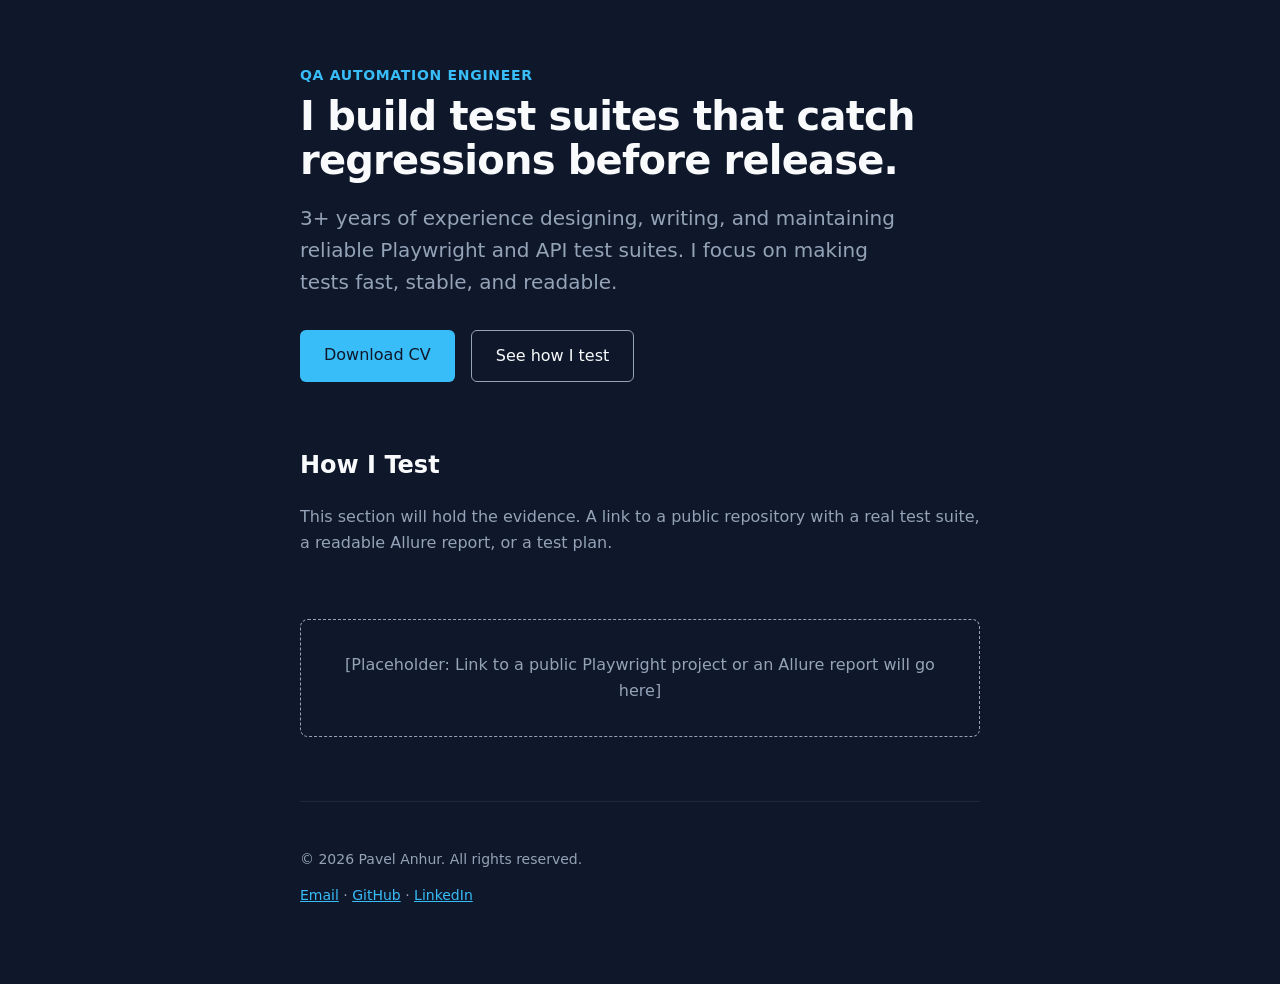
==== index.html @ 61aba0af "index.html" ====
<!DOCTYPE html>
<html lang="en">

<head>
  <meta charset="UTF-8">
  <meta name="viewport" content="width=device-width, initial-scale=1.0">
  <title>Pavel Anhur — QA Automation Engineer</title>
  <meta name="description"
    content="QA Automation Engineer with 3+ years of experience. I build test suites that catch regressions before release. Portfolio and CV.">

  <!-- SEO & Social -->
  <meta property="og:title" content="Pavel Anhur — QA Automation Engineer">
  <meta property="og:description"
    content="Portfolio and CV of a QA Automation Engineer focused on reliable test suites.">
  <meta property="og:type" content="website">

  <style>
    /* Design Tokens - our single source of truth */
    :root {
      --bg: #0f172a;
      /* Dark slate for a technical look */
      --fg: #f8fafc;
      --muted: #94a3b8;
      --accent: #38bdf8;
      /* Clear, tech-focused blue */
      --font: system-ui, -apple-system, sans-serif;
      --max-width: 680px;
    }

    /* Basic Reset & Layout */
    body {
      font-family: var(--font);
      background: var(--bg);
      color: var(--fg);
      line-height: 1.6;
      margin: 0;
      padding: 0;
      display: flex;
      justify-content: center;
    }

    .container {
      max-width: var(--max-width);
      padding: 4rem 1.5rem;
      width: 100%;
    }

    /* Hero Section */
    header {
      margin-bottom: 4rem;
    }

    .eyebrow {
      color: var(--accent);
      font-weight: 600;
      text-transform: uppercase;
      letter-spacing: 0.05em;
      font-size: 0.875rem;
      margin-bottom: 0.5rem;
      display: block;
    }

    h1 {
      font-size: 2.5rem;
      line-height: 1.1;
      margin: 0 0 1rem 0;
      letter-spacing: -0.02em;
    }

    p.lead {
      font-size: 1.25rem;
      color: var(--muted);
      margin-bottom: 2rem;
      max-width: 90%;
    }

    /* CTA Buttons */
    .actions {
      display: flex;
      gap: 1rem;
      flex-wrap: wrap;
    }

    .btn {
      display: inline-block;
      padding: 0.75rem 1.5rem;
      border-radius: 6px;
      text-decoration: none;
      font-weight: 500;
      transition: all 0.2s ease;
    }

    .btn-primary {
      background-color: var(--accent);
      color: #0f172a;
    }

    .btn-primary:hover {
      opacity: 0.9;
      transform: translateY(-1px);
    }

    .btn-secondary {
      border: 1px solid var(--muted);
      color: var(--fg);
    }

    .btn-secondary:hover {
      border-color: var(--fg);
      background: rgba(255, 255, 255, 0.05);
    }

    /* Placeholder for the CV section */
    .cv-placeholder {
      margin-top: 4rem;
      padding: 2rem;
      border: 1px dashed var(--muted);
      border-radius: 8px;
      text-align: center;
      color: var(--muted);
    }

    footer {
      margin-top: 4rem;
      font-size: 0.875rem;
      color: var(--muted);
      border-top: 1px solid #1e293b;
      padding-top: 2rem;
    }

    a {
      color: var(--accent);
    }
  </style>
</head>

<body>
  <div class="container">
    <header>
      <span class="eyebrow">QA Automation Engineer</span>
      <h1>I build test suites that catch regressions before release.</h1>
      <p class="lead">
        3+ years of experience designing, writing, and maintaining reliable Playwright and API test suites.
        I focus on making tests fast, stable, and readable.
      </p>
      <div class="actions">
        <!-- We will add the actual PDF file in the next step -->
        <a href="assets/cv/Pavel-Anhur-CV.pdf" class="btn btn-primary" download>Download CV</a>
        <a href="#how-i-test" class="btn btn-secondary">See how I test</a>
      </div>
    </header>

    <section id="how-i-test">
      <h2>How I Test</h2>
      <p style="color: var(--muted);">
        This section will hold the evidence. A link to a public repository with a real test suite,
        a readable Allure report, or a test plan.
      </p>
      <div class="cv-placeholder">
        [Placeholder: Link to a public Playwright project or an Allure report will go here]
      </div>
    </section>

    <footer>
      <p>&copy; 2026 Pavel Anhur. All rights reserved.</p>
      <p>
        <a href="mailto:your.email@example.com">Email</a> &middot;
        <a href="https://github.com/PavelAnhur">GitHub</a> &middot;
        <a href="https://www.linkedin.com/in/yourprofile">LinkedIn</a>
      </p>
    </footer>
  </div>
</body>

</html>
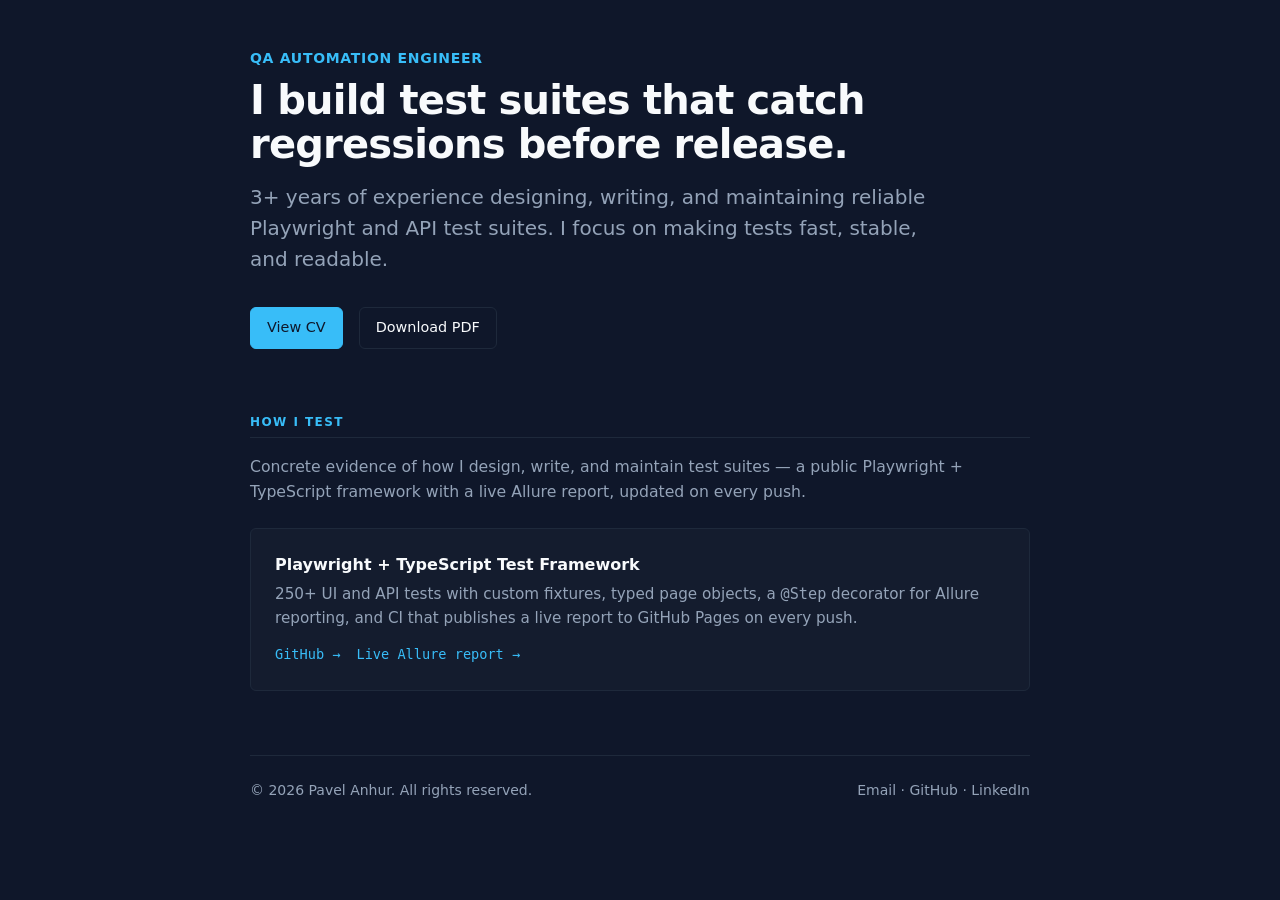
==== commit a46b6692: "refactor(css): split stylesheets per page - Extract .cv__* rules from cv.html into assets/css/cv.css" ====
--- a/index.html
+++ b/index.html
@@ -13,162 +13,74 @@
   <meta property="og:description"
     content="Portfolio and CV of a QA Automation Engineer focused on reliable test suites.">
   <meta property="og:type" content="website">
+  <meta property="og:url" content="https://pavelanhur.github.io/">
 
-  <style>
-    /* Design Tokens - our single source of truth */
-    :root {
-      --bg: #0f172a;
-      /* Dark slate for a technical look */
-      --fg: #f8fafc;
-      --muted: #94a3b8;
-      --accent: #38bdf8;
-      /* Clear, tech-focused blue */
-      --font: system-ui, -apple-system, sans-serif;
-      --max-width: 680px;
-    }
-
-    /* Basic Reset & Layout */
-    body {
-      font-family: var(--font);
-      background: var(--bg);
-      color: var(--fg);
-      line-height: 1.6;
-      margin: 0;
-      padding: 0;
-      display: flex;
-      justify-content: center;
-    }
-
-    .container {
-      max-width: var(--max-width);
-      padding: 4rem 1.5rem;
-      width: 100%;
-    }
-
-    /* Hero Section */
-    header {
-      margin-bottom: 4rem;
-    }
-
-    .eyebrow {
-      color: var(--accent);
-      font-weight: 600;
-      text-transform: uppercase;
-      letter-spacing: 0.05em;
-      font-size: 0.875rem;
-      margin-bottom: 0.5rem;
-      display: block;
-    }
-
-    h1 {
-      font-size: 2.5rem;
-      line-height: 1.1;
-      margin: 0 0 1rem 0;
-      letter-spacing: -0.02em;
-    }
-
-    p.lead {
-      font-size: 1.25rem;
-      color: var(--muted);
-      margin-bottom: 2rem;
-      max-width: 90%;
-    }
-
-    /* CTA Buttons */
-    .actions {
-      display: flex;
-      gap: 1rem;
-      flex-wrap: wrap;
-    }
-
-    .btn {
-      display: inline-block;
-      padding: 0.75rem 1.5rem;
-      border-radius: 6px;
-      text-decoration: none;
-      font-weight: 500;
-      transition: all 0.2s ease;
-    }
-
-    .btn-primary {
-      background-color: var(--accent);
-      color: #0f172a;
-    }
-
-    .btn-primary:hover {
-      opacity: 0.9;
-      transform: translateY(-1px);
-    }
-
-    .btn-secondary {
-      border: 1px solid var(--muted);
-      color: var(--fg);
-    }
-
-    .btn-secondary:hover {
-      border-color: var(--fg);
-      background: rgba(255, 255, 255, 0.05);
-    }
-
-    /* Placeholder for the CV section */
-    .cv-placeholder {
-      margin-top: 4rem;
-      padding: 2rem;
-      border: 1px dashed var(--muted);
-      border-radius: 8px;
-      text-align: center;
-      color: var(--muted);
-    }
-
-    footer {
-      margin-top: 4rem;
-      font-size: 0.875rem;
-      color: var(--muted);
-      border-top: 1px solid #1e293b;
-      padding-top: 2rem;
-    }
-
-    a {
-      color: var(--accent);
-    }
-  </style>
+  <!-- Shared tokens, reset, base, buttons, print base -->
+  <link rel="stylesheet" href="./assets/css/styles.css?v=1">
+  <!-- Landing-page-specific layout -->
+  <link rel="stylesheet" href="./assets/css/home.css?v=1">
 </head>
 
 <body>
   <div class="container">
-    <header>
+
+    <!-- =====================================================================
+         Hero
+         ===================================================================== -->
+    <header class="hero">
       <span class="eyebrow">QA Automation Engineer</span>
-      <h1>I build test suites that catch regressions before release.</h1>
-      <p class="lead">
-        3+ years of experience designing, writing, and maintaining reliable Playwright and API test suites.
-        I focus on making tests fast, stable, and readable.
+      <h1 class="hero__title">I build test suites that catch regressions before release.</h1>
+      <p class="hero__lead">
+        3+ years of experience designing, writing, and maintaining reliable Playwright
+        and API test suites. I focus on making tests fast, stable, and readable.
       </p>
-      <div class="actions">
-        <!-- We will add the actual PDF file in the next step -->
-        <a href="assets/cv/Pavel-Anhur-CV.pdf" class="btn btn-primary" download>Download CV</a>
-        <a href="#how-i-test" class="btn btn-secondary">See how I test</a>
+      <div class="hero__actions">
+        <a href="./cv.html" class="btn btn--primary">View CV</a>
+        <a href="./assets/cv/Pavel-Anhur-CV.pdf" class="btn btn--secondary" download>Download PDF</a>
       </div>
     </header>
 
-    <section id="how-i-test">
-      <h2>How I Test</h2>
-      <p style="color: var(--muted);">
-        This section will hold the evidence. A link to a public repository with a real test suite,
-        a readable Allure report, or a test plan.
+    <!-- =====================================================================
+         How I Test
+         ===================================================================== -->
+    <section class="section" id="how-i-test">
+      <h2 class="section__title">How I Test</h2>
+      <p class="section__lead">
+        Concrete evidence of how I design, write, and maintain test suites — a public
+        Playwright + TypeScript framework with a live Allure report, updated on every push.
       </p>
-      <div class="cv-placeholder">
-        [Placeholder: Link to a public Playwright project or an Allure report will go here]
+
+      <div class="projects">
+
+        <article class="project">
+          <h3 class="project__title">Playwright + TypeScript Test Framework</h3>
+          <p class="project__desc">
+            250+ UI and API tests with custom fixtures, typed page objects, a
+            <code>@Step</code> decorator for Allure reporting, and CI that publishes a
+            live report to GitHub Pages on every push.
+          </p>
+          <div class="project__links">
+            <a href="https://github.com/PavelAnhur/playwright-typescript-framework" rel="noopener">GitHub →</a>
+            <a href="https://pavelanhur.github.io/playwright-typescript-framework/" rel="noopener">Live Allure report
+              →</a>
+          </div>
+        </article>
+
       </div>
     </section>
 
-    <footer>
-      <p>&copy; 2026 Pavel Anhur. All rights reserved.</p>
-      <p>
-        <a href="mailto:your.email@example.com">Email</a> &middot;
-        <a href="https://github.com/PavelAnhur">GitHub</a> &middot;
-        <a href="https://www.linkedin.com/in/yourprofile">LinkedIn</a>
-      </p>
+    <!-- =====================================================================
+         Footer
+         ===================================================================== -->
+    <footer class="footer">
+      <span>&copy; 2026 Pavel Anhur. All rights reserved.</span>
+      <span>
+        <a href="mailto:pavelanhur@gmail.com">Email</a> ·
+        <a href="https://github.com/PavelAnhur" rel="noopener">GitHub</a> ·
+        <a href="https://www.linkedin.com/in/pavel-anhur-1917821bb/" rel="noopener">LinkedIn</a>
+      </span>
     </footer>
+
   </div>
 </body>
 
--- a/assets/css/styles.css
+++ b/assets/css/styles.css
@@ -0,0 +1,198 @@
+/* ==========================================================================
+   Design tokens
+   ========================================================================== */
+:root {
+  /* Colors */
+  --bg: #0f172a;
+  --fg: #f8fafc;
+  --muted: #94a3b8;
+  --muted-dim: #64748b;
+  --accent: #38bdf8;
+  --border: #1e293b;
+  --surface: #1e293b;
+
+  /* Typography */
+  --font-sans: system-ui, -apple-system, "Segoe UI", Roboto, sans-serif;
+  --font-mono: ui-monospace, "SF Mono", Menlo, Consolas, monospace;
+
+  /* Layout */
+  --max-width: 780px;
+  --radius: 6px;
+  --space-1: 0.5rem;
+  --space-2: 1rem;
+  --space-3: 1.5rem;
+  --space-4: 2rem;
+  --space-5: 3rem;
+  --space-6: 4rem;
+
+  /* Print tokens — overridden in @media print */
+  --print-bg: #ffffff;
+  --print-fg: #111827;
+  --print-muted: #4b5563;
+  --print-border: #d1d5db;
+  --print-accent: #0369a1;
+}
+
+/* ==========================================================================
+   Reset
+   ========================================================================== */
+*,
+*::before,
+*::after {
+  box-sizing: border-box;
+}
+
+html {
+  -webkit-text-size-adjust: 100%;
+}
+
+body,
+h1,
+h2,
+h3,
+h4,
+p,
+ul,
+ol,
+li,
+figure {
+  margin: 0;
+  padding: 0;
+}
+
+ul,
+ol {
+  list-style: none;
+}
+
+img {
+  max-width: 100%;
+  display: block;
+}
+
+/* ==========================================================================
+   Base
+   ========================================================================== */
+body {
+  font-family: var(--font-sans);
+  background: var(--bg);
+  color: var(--fg);
+  line-height: 1.55;
+  font-size: 16px;
+  padding: var(--space-5) var(--space-3);
+  display: flex;
+  justify-content: center;
+  min-height: 100vh;
+}
+
+a {
+  color: var(--accent);
+  text-decoration: none;
+  border-bottom: 1px solid transparent;
+  transition: border-color 0.15s ease;
+}
+
+a:hover {
+  border-bottom-color: currentColor;
+}
+
+/* ==========================================================================
+   Shared button styles
+   ========================================================================== */
+.btn {
+  display: inline-block;
+  padding: 0.55rem 1rem;
+  border-radius: var(--radius);
+  font-size: 0.9rem;
+  font-weight: 500;
+  text-decoration: none;
+  border: 1px solid transparent;
+  cursor: pointer;
+  transition: all 0.15s ease;
+  font-family: inherit;
+}
+
+.btn--primary {
+  background: var(--accent);
+  color: var(--bg);
+  border-color: var(--accent);
+}
+
+.btn--primary:hover {
+  filter: brightness(1.05);
+  border-bottom-color: var(--accent);
+}
+
+.btn--secondary {
+  background: transparent;
+  color: var(--fg);
+  border-color: var(--border);
+}
+
+.btn--secondary:hover {
+  border-color: var(--muted);
+  border-bottom-color: var(--muted);
+}
+
+/* ==========================================================================
+   Print — A4, black on white, no chrome
+   Shared across all pages.
+   ========================================================================== */
+@page {
+  size: A4;
+  margin: 14mm 14mm 14mm 14mm;
+}
+
+@media print {
+  :root {
+    --bg: var(--print-bg);
+    --fg: var(--print-fg);
+    --muted: var(--print-muted);
+    --muted-dim: var(--print-muted);
+    --accent: var(--print-accent);
+    --border: var(--print-border);
+    --surface: #f3f4f6;
+  }
+
+  body {
+    padding: 0;
+    background: #fff;
+    color: var(--print-fg);
+    font-size: 10.5pt;
+    line-height: 1.45;
+    display: block;
+    min-height: auto;
+  }
+
+  a {
+    color: var(--print-accent);
+    text-decoration: none;
+    border-bottom: none;
+  }
+
+  h1,
+  h2,
+  h3 {
+    page-break-after: avoid;
+    break-after: avoid;
+  }
+
+  p,
+  li,
+  h1,
+  h2,
+  h3 {
+    orphans: 3;
+    widows: 3;
+  }
+}
+
+/* ==========================================================================
+   Reduced motion
+   ========================================================================== */
+@media (prefers-reduced-motion: reduce) {
+  * {
+    transition: none !important;
+    animation: none !important;
+  }
+}
--- a/assets/css/home.css
+++ b/assets/css/home.css
@@ -0,0 +1,163 @@
+/* ==========================================================================
+   Landing page styles
+   Loaded by index.html on top of assets/css/styles.css.
+   Only rules for this page live here.
+   ========================================================================== */
+
+.container {
+  max-width: var(--max-width);
+  width: 100%;
+}
+
+/* --------------------------------------------------------------------------
+   Hero
+   -------------------------------------------------------------------------- */
+.hero {
+  margin-bottom: var(--space-6);
+}
+
+.eyebrow {
+  color: var(--accent);
+  font-weight: 600;
+  text-transform: uppercase;
+  letter-spacing: 0.05em;
+  font-size: 0.875rem;
+  margin-bottom: 0.5rem;
+  display: block;
+}
+
+.hero__title {
+  font-size: 2.5rem;
+  line-height: 1.1;
+  margin: 0 0 1rem 0;
+  letter-spacing: -0.02em;
+}
+
+.hero__lead {
+  font-size: 1.25rem;
+  color: var(--muted);
+  margin-bottom: var(--space-4);
+  max-width: 90%;
+}
+
+.hero__actions {
+  display: flex;
+  gap: 1rem;
+  flex-wrap: wrap;
+}
+
+/* --------------------------------------------------------------------------
+   Section
+   -------------------------------------------------------------------------- */
+.section {
+  margin-bottom: var(--space-6);
+}
+
+.section__title {
+  font-size: 0.75rem;
+  font-weight: 700;
+  text-transform: uppercase;
+  letter-spacing: 0.12em;
+  color: var(--accent);
+  margin-bottom: var(--space-2);
+  padding-bottom: 0.35rem;
+  border-bottom: 1px solid var(--border);
+}
+
+.section__lead {
+  color: var(--muted);
+  margin-bottom: var(--space-3);
+  font-size: 0.98rem;
+  line-height: 1.6;
+}
+
+/* --------------------------------------------------------------------------
+   Project cards
+   -------------------------------------------------------------------------- */
+.projects {
+  display: grid;
+  gap: var(--space-2);
+}
+
+.project {
+  padding: var(--space-3);
+  border: 1px solid var(--border);
+  border-radius: var(--radius);
+  background: rgba(255, 255, 255, 0.02);
+  transition: border-color 0.15s ease;
+  break-inside: avoid;
+}
+
+.project:hover {
+  border-color: var(--muted-dim);
+}
+
+.project__title {
+  font-size: 1rem;
+  font-weight: 700;
+  color: var(--fg);
+  margin-bottom: 0.35rem;
+}
+
+.project__desc {
+  font-size: 0.95rem;
+  color: var(--muted);
+  line-height: 1.55;
+  margin-bottom: 0.85rem;
+}
+
+.project__links {
+  display: flex;
+  gap: 1rem;
+  flex-wrap: wrap;
+  font-size: 0.9rem;
+}
+
+.project__links a {
+  font-family: var(--font-mono);
+  font-size: 0.85rem;
+}
+
+/* --------------------------------------------------------------------------
+   Footer
+   -------------------------------------------------------------------------- */
+.footer {
+  margin-top: var(--space-6);
+  padding-top: var(--space-3);
+  border-top: 1px solid var(--border);
+  font-size: 0.875rem;
+  color: var(--muted);
+  display: flex;
+  flex-wrap: wrap;
+  justify-content: space-between;
+  gap: 0.5rem 1rem;
+}
+
+.footer a {
+  color: var(--muted);
+}
+
+.footer a:hover {
+  color: var(--accent);
+}
+
+/* ==========================================================================
+   Print — landing-page-specific overrides only.
+   Shared print base (page size, tokens, orphans/widows) is in styles.css.
+   ========================================================================== */
+@media print {
+
+  .hero__actions,
+  .footer {
+    display: none !important;
+  }
+
+  .container {
+    max-width: none;
+  }
+
+  .project {
+    background: transparent;
+    border-color: var(--print-border);
+  }
+}
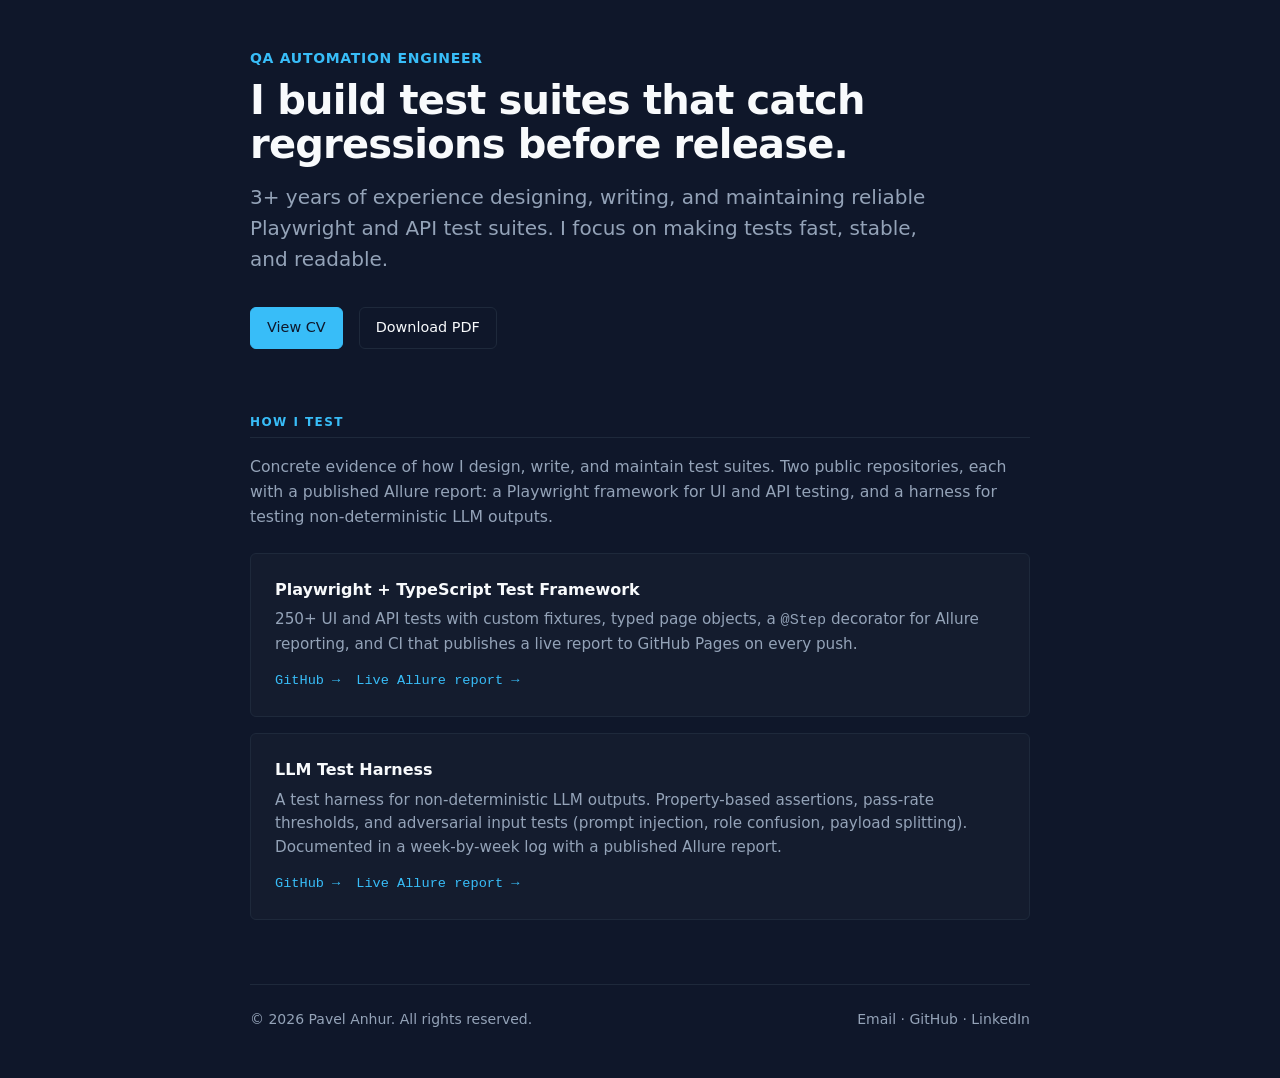
==== commit 8e00dd77: "add one more project" ====
--- a/index.html
+++ b/index.html
@@ -14,6 +14,10 @@
     content="Portfolio and CV of a QA Automation Engineer focused on reliable test suites.">
   <meta property="og:type" content="website">
   <meta property="og:url" content="https://pavelanhur.github.io/">
+  <meta property="og:image" content="https://pavelanhur.github.io/assets/img/og-card.png">
+  <meta property="og:image:width" content="1200">
+  <meta property="og:image:height" content="630">
+  <meta name="twitter:card" content="summary_large_image">
 
   <!-- Shared tokens, reset, base, buttons, print base -->
   <link rel="stylesheet" href="./assets/css/styles.css?v=1">
@@ -46,8 +50,10 @@
     <section class="section" id="how-i-test">
       <h2 class="section__title">How I Test</h2>
       <p class="section__lead">
-        Concrete evidence of how I design, write, and maintain test suites — a public
-        Playwright + TypeScript framework with a live Allure report, updated on every push.
+        Concrete evidence of how I design, write, and maintain test suites.
+        Two public repositories, each with a published Allure report:
+        a Playwright framework for UI and API testing, and a harness for
+        testing non-deterministic LLM outputs.
       </p>
 
       <div class="projects">
@@ -63,6 +69,24 @@
             <a href="https://github.com/PavelAnhur/playwright-typescript-framework" rel="noopener">GitHub →</a>
             <a href="https://pavelanhur.github.io/playwright-typescript-framework/" rel="noopener">Live Allure report
               →</a>
+          </div>
+        </article>
+
+        <article class="project">
+          <h3 class="project__title">LLM Test Harness</h3>
+          <p class="project__desc">
+            A test harness for non-deterministic LLM outputs. Property-based
+            assertions, pass-rate thresholds, and adversarial input tests
+            (prompt injection, role confusion, payload splitting). Documented
+            in a week-by-week log with a published Allure report.
+          </p>
+          <div class="project__links">
+            <a href="https://github.com/PavelAnhur/playwright-llm-tests" rel="noopener">
+              GitHub →
+            </a>
+            <a href="https://pavelanhur.github.io/playwright-llm-tests/" rel="noopener">
+              Live Allure report →
+            </a>
           </div>
         </article>
 
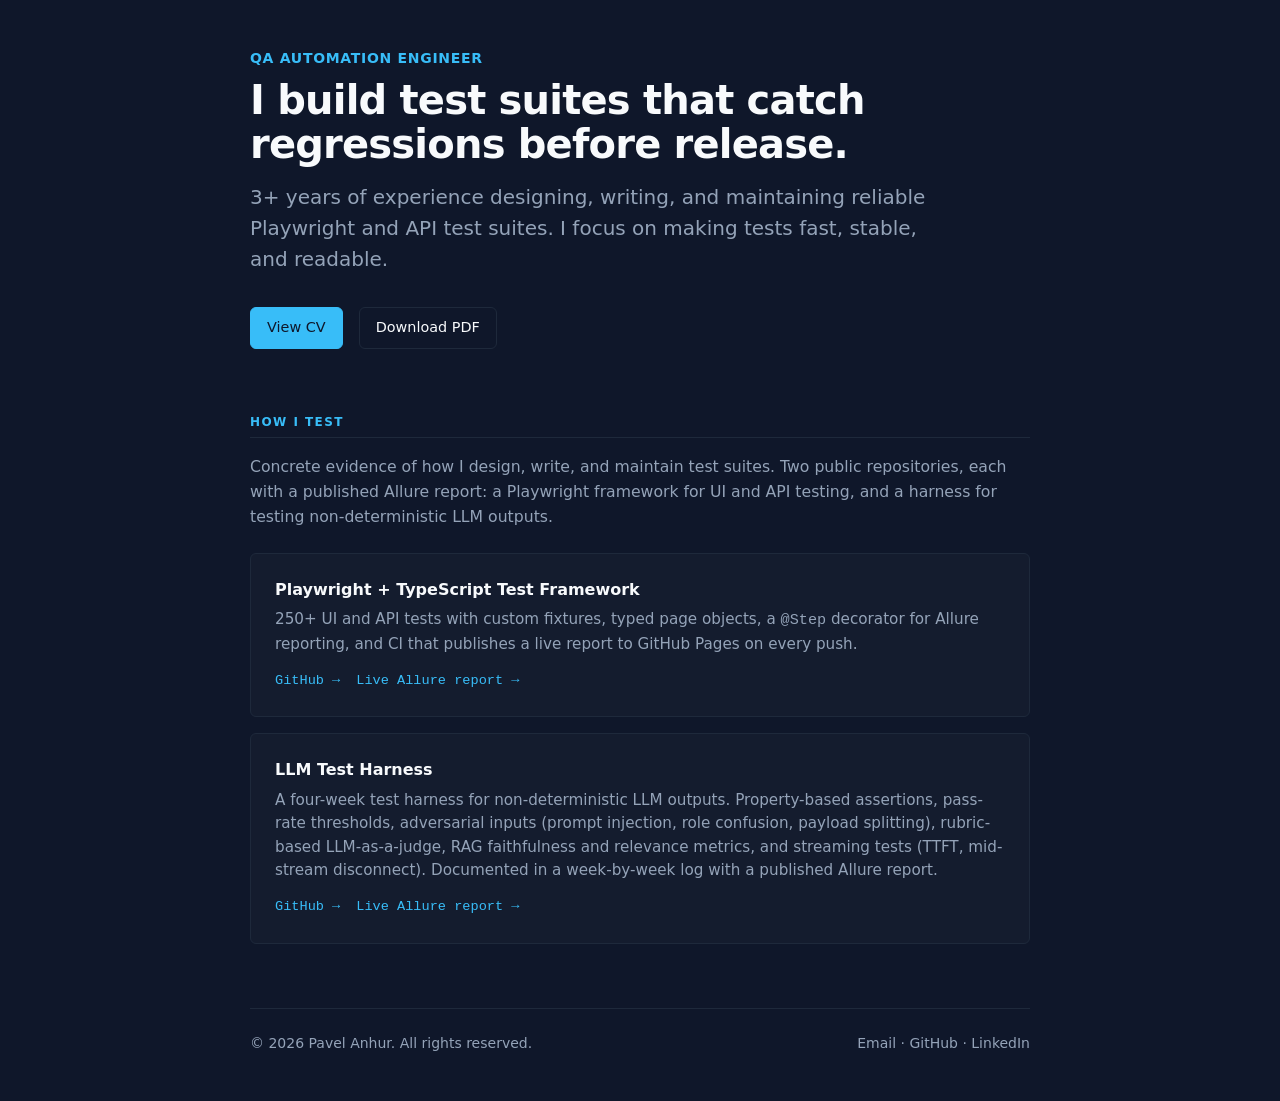
==== commit c5641c6c: "docs(cv): add LLM test harness project, summary, and skills" ====
--- a/index.html
+++ b/index.html
@@ -75,10 +75,12 @@
         <article class="project">
           <h3 class="project__title">LLM Test Harness</h3>
           <p class="project__desc">
-            A test harness for non-deterministic LLM outputs. Property-based
-            assertions, pass-rate thresholds, and adversarial input tests
-            (prompt injection, role confusion, payload splitting). Documented
-            in a week-by-week log with a published Allure report.
+            A four-week test harness for non-deterministic LLM outputs.
+            Property-based assertions, pass-rate thresholds, adversarial
+            inputs (prompt injection, role confusion, payload splitting),
+            rubric-based LLM-as-a-judge, RAG faithfulness and relevance
+            metrics, and streaming tests (TTFT, mid-stream disconnect).
+            Documented in a week-by-week log with a published Allure report.
           </p>
           <div class="project__links">
             <a href="https://github.com/PavelAnhur/playwright-llm-tests" rel="noopener">
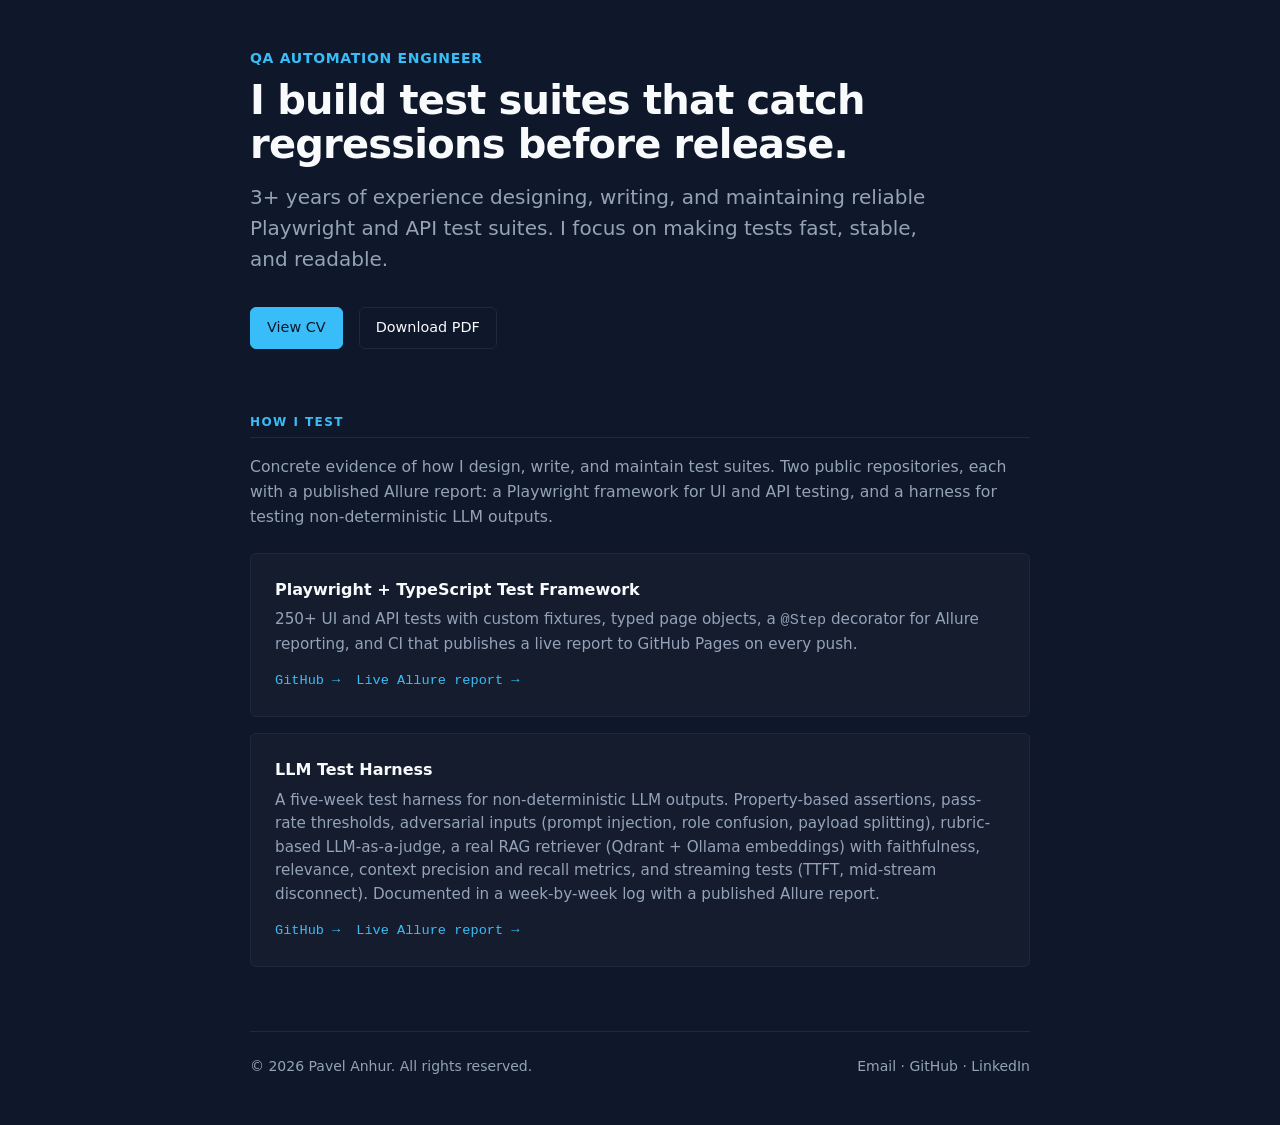
==== commit 2d4884f3: "docs: update LLM Test Harness card on landing page for rename and RAG work" ====
--- a/index.html
+++ b/index.html
@@ -75,18 +75,20 @@
         <article class="project">
           <h3 class="project__title">LLM Test Harness</h3>
           <p class="project__desc">
-            A four-week test harness for non-deterministic LLM outputs.
+            A five-week test harness for non-deterministic LLM outputs.
             Property-based assertions, pass-rate thresholds, adversarial
             inputs (prompt injection, role confusion, payload splitting),
-            rubric-based LLM-as-a-judge, RAG faithfulness and relevance
-            metrics, and streaming tests (TTFT, mid-stream disconnect).
-            Documented in a week-by-week log with a published Allure report.
+            rubric-based LLM-as-a-judge, a real RAG retriever (Qdrant +
+            Ollama embeddings) with faithfulness, relevance, context
+            precision and recall metrics, and streaming tests (TTFT,
+            mid-stream disconnect). Documented in a week-by-week log with
+            a published Allure report.
           </p>
           <div class="project__links">
-            <a href="https://github.com/PavelAnhur/playwright-llm-tests" rel="noopener">
+            <a href="https://github.com/PavelAnhur/llm-test-harness" rel="noopener">
               GitHub →
             </a>
-            <a href="https://pavelanhur.github.io/playwright-llm-tests/" rel="noopener">
+            <a href="https://pavelanhur.github.io/llm-test-harness/" rel="noopener">
               Live Allure report →
             </a>
           </div>
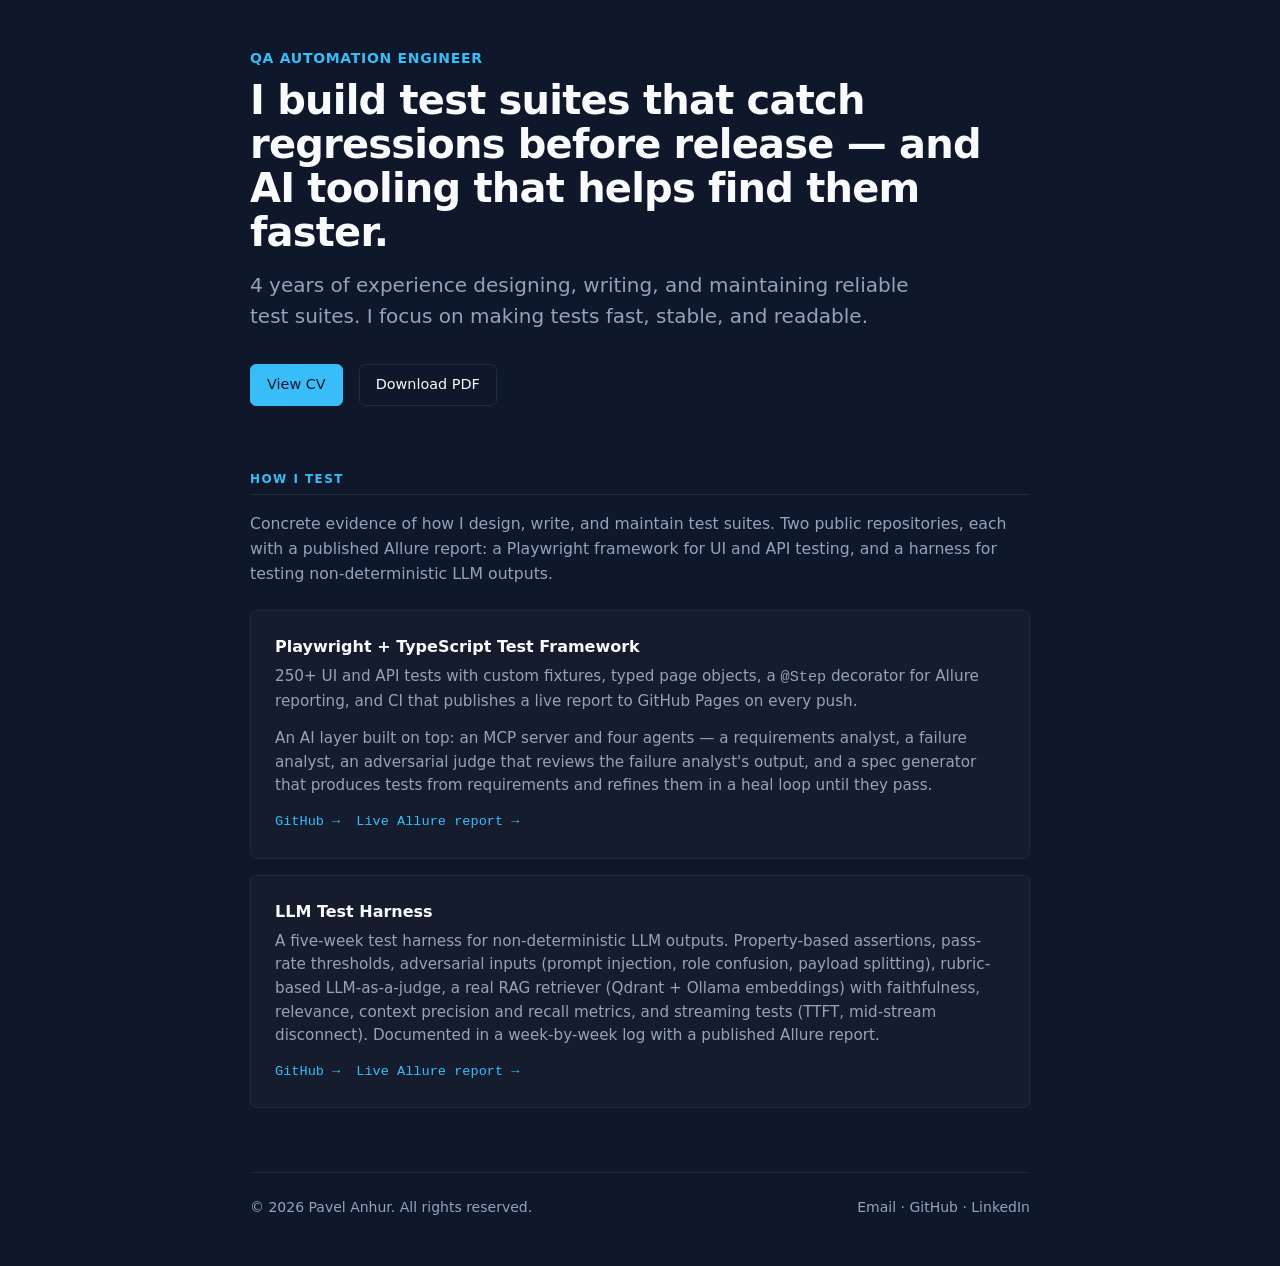
==== commit 3a93076c: "docs: update landing page — 4 years, AI tooling hero line, MCP/agents in framework card" ====
--- a/index.html
+++ b/index.html
@@ -6,7 +6,7 @@
   <meta name="viewport" content="width=device-width, initial-scale=1.0">
   <title>Pavel Anhur — QA Automation Engineer</title>
   <meta name="description"
-    content="QA Automation Engineer with 3+ years of experience. I build test suites that catch regressions before release. Portfolio and CV.">
+    content="QA Automation Engineer with 4 years of experience. I build test suites that catch regressions before release. Portfolio and CV.">
 
   <!-- SEO & Social -->
   <meta property="og:title" content="Pavel Anhur — QA Automation Engineer">
@@ -33,10 +33,10 @@
          ===================================================================== -->
     <header class="hero">
       <span class="eyebrow">QA Automation Engineer</span>
-      <h1 class="hero__title">I build test suites that catch regressions before release.</h1>
+      <h1 class="hero__title">I build test suites that catch regressions before release — and AI tooling that helps find them faster.</h1>
       <p class="hero__lead">
-        3+ years of experience designing, writing, and maintaining reliable Playwright
-        and API test suites. I focus on making tests fast, stable, and readable.
+        4 years of experience designing, writing, and maintaining reliable test suites.
+        I focus on making tests fast, stable, and readable.
       </p>
       <div class="hero__actions">
         <a href="./cv.html" class="btn btn--primary">View CV</a>
@@ -64,6 +64,12 @@
             250+ UI and API tests with custom fixtures, typed page objects, a
             <code>@Step</code> decorator for Allure reporting, and CI that publishes a
             live report to GitHub Pages on every push.
+          </p>
+          <p class="project__desc">
+            An AI layer built on top: an MCP server and four agents — a requirements
+            analyst, a failure analyst, an adversarial judge that reviews the failure
+            analyst's output, and a spec generator that produces tests from requirements
+            and refines them in a heal loop until they pass.
           </p>
           <div class="project__links">
             <a href="https://github.com/PavelAnhur/playwright-typescript-framework" rel="noopener">GitHub →</a>
